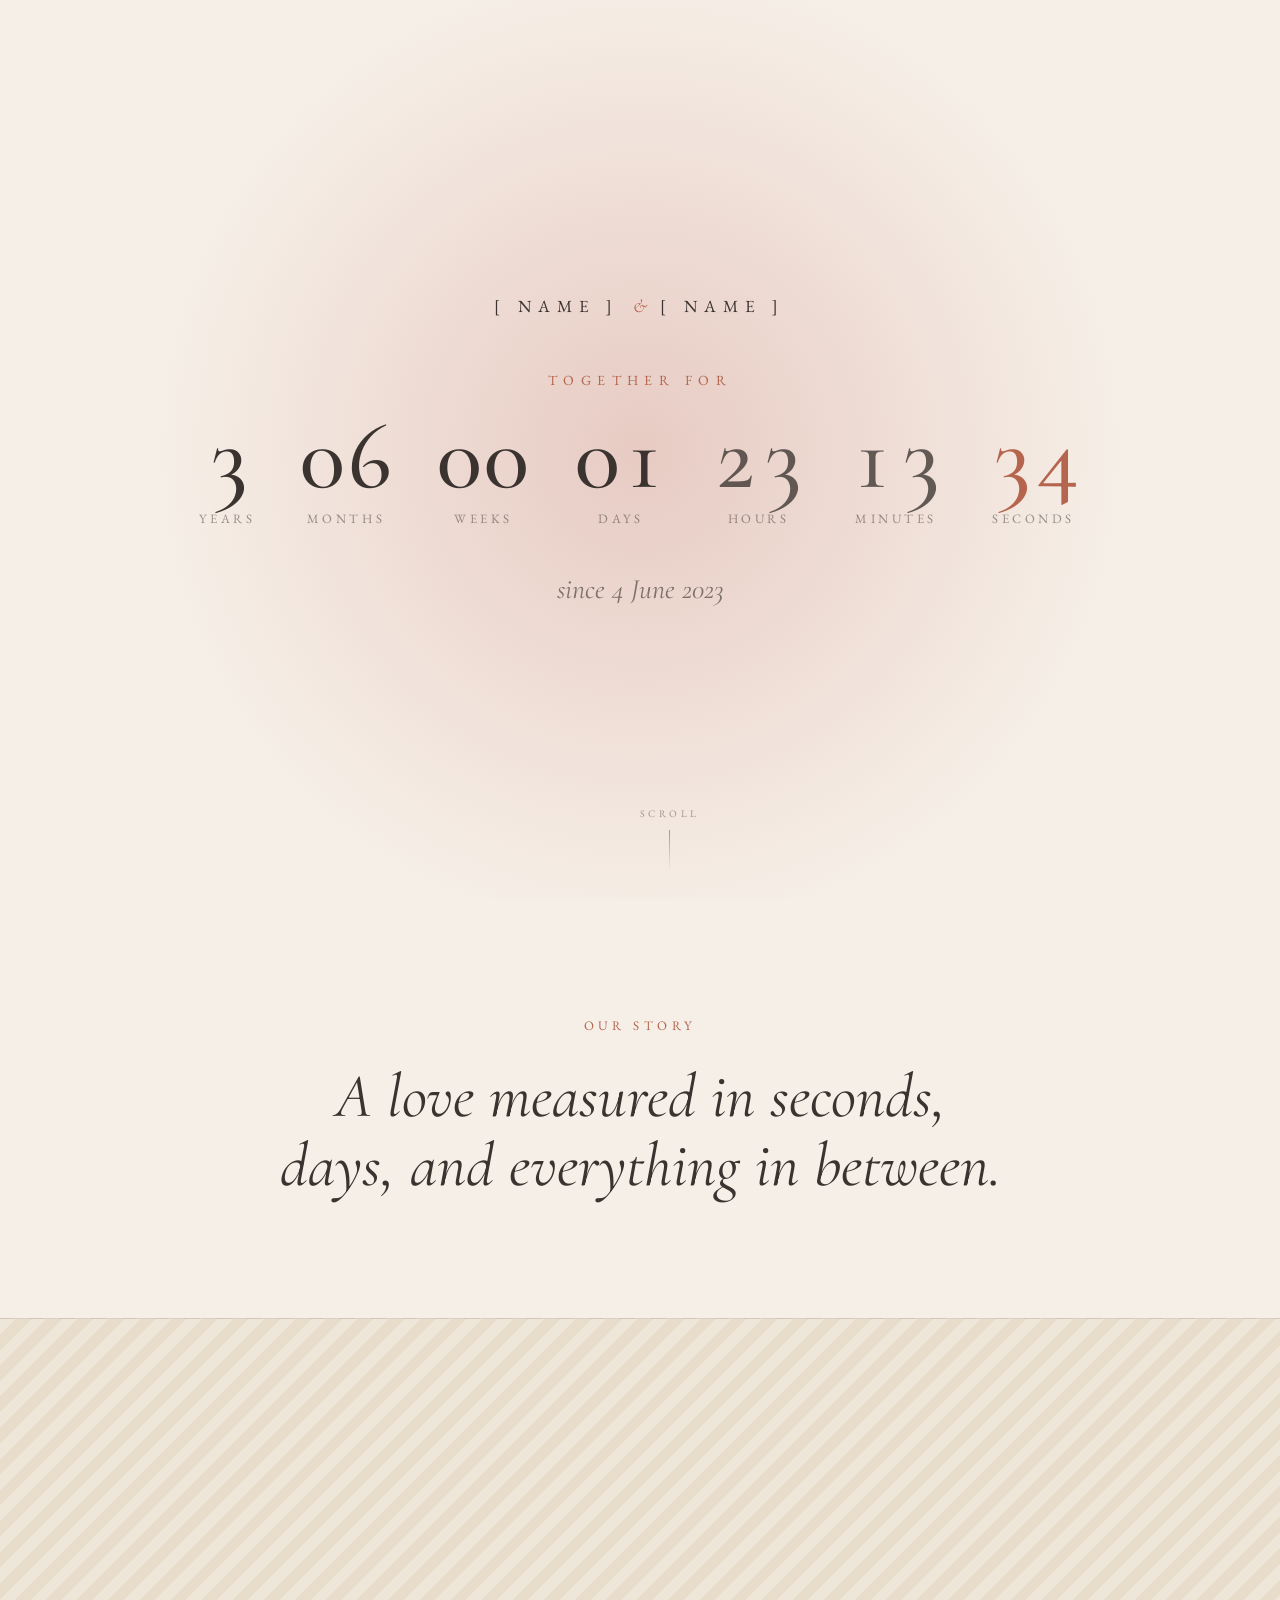
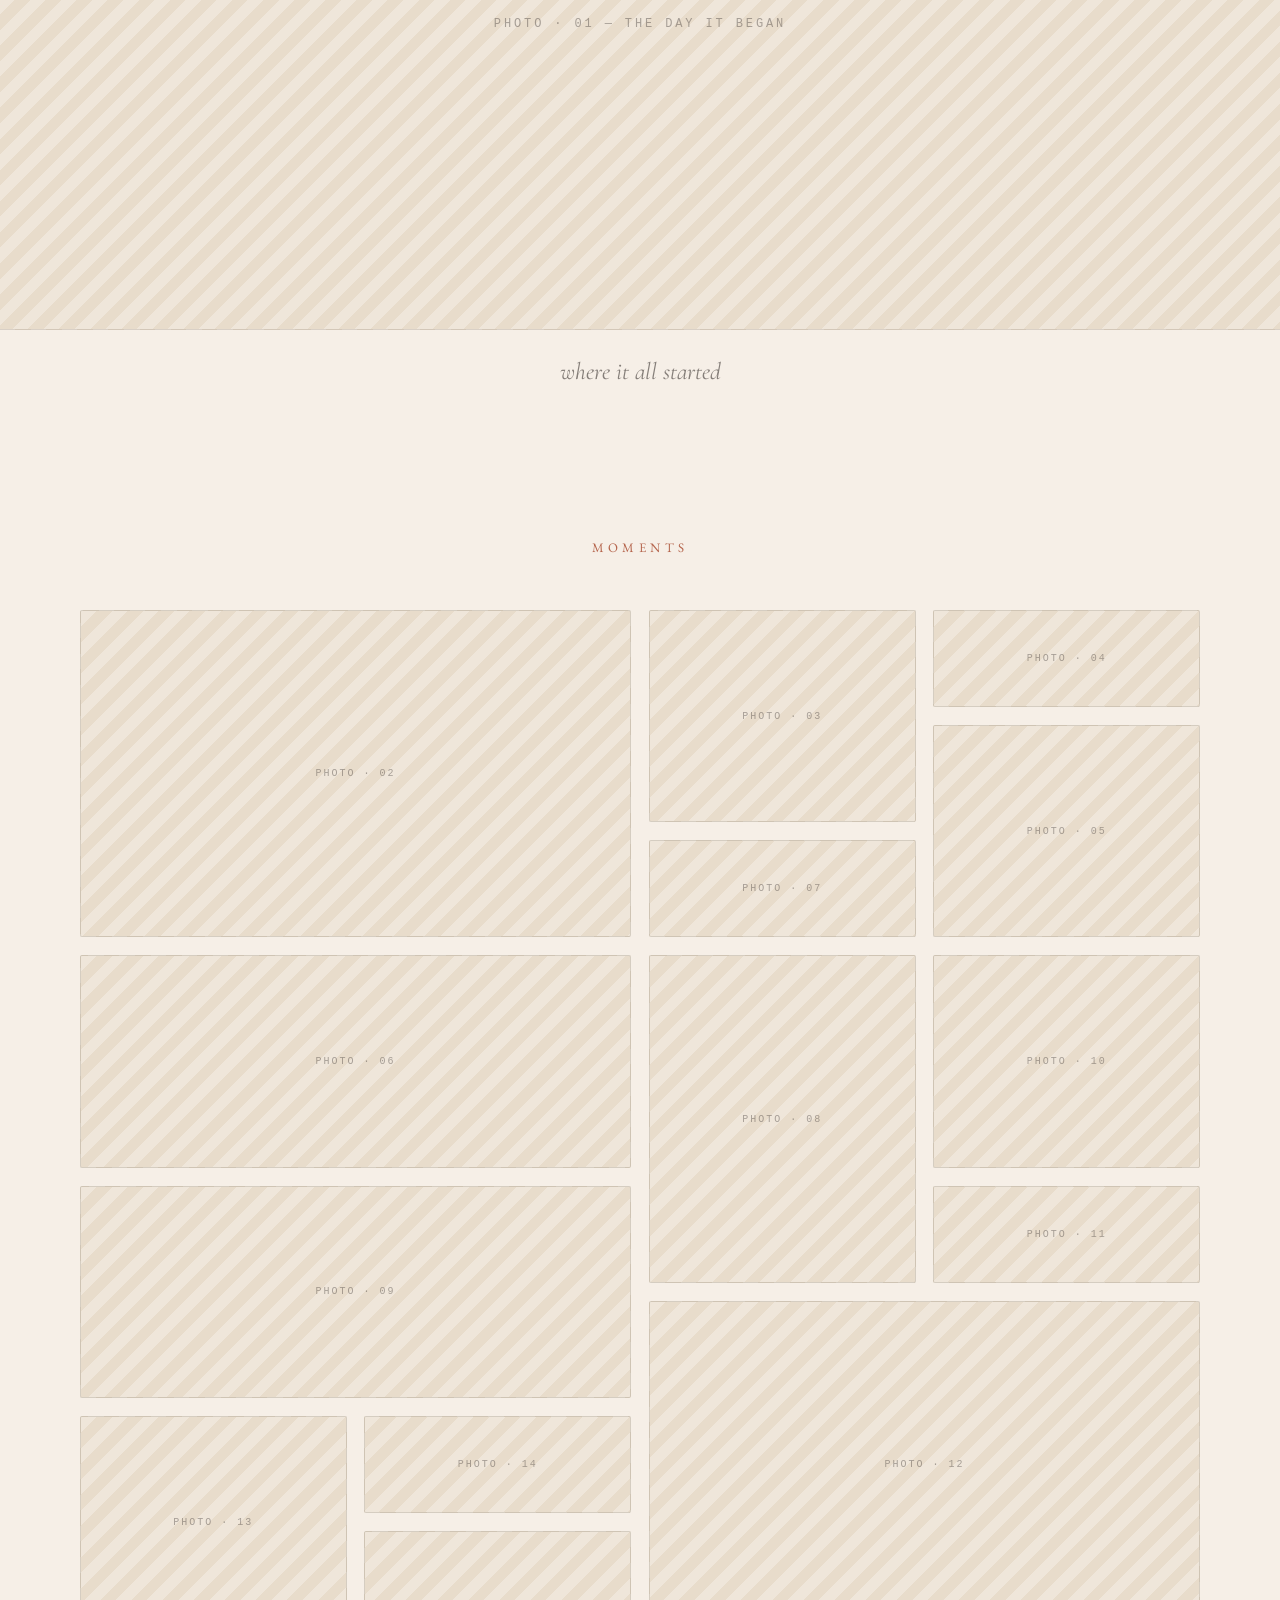
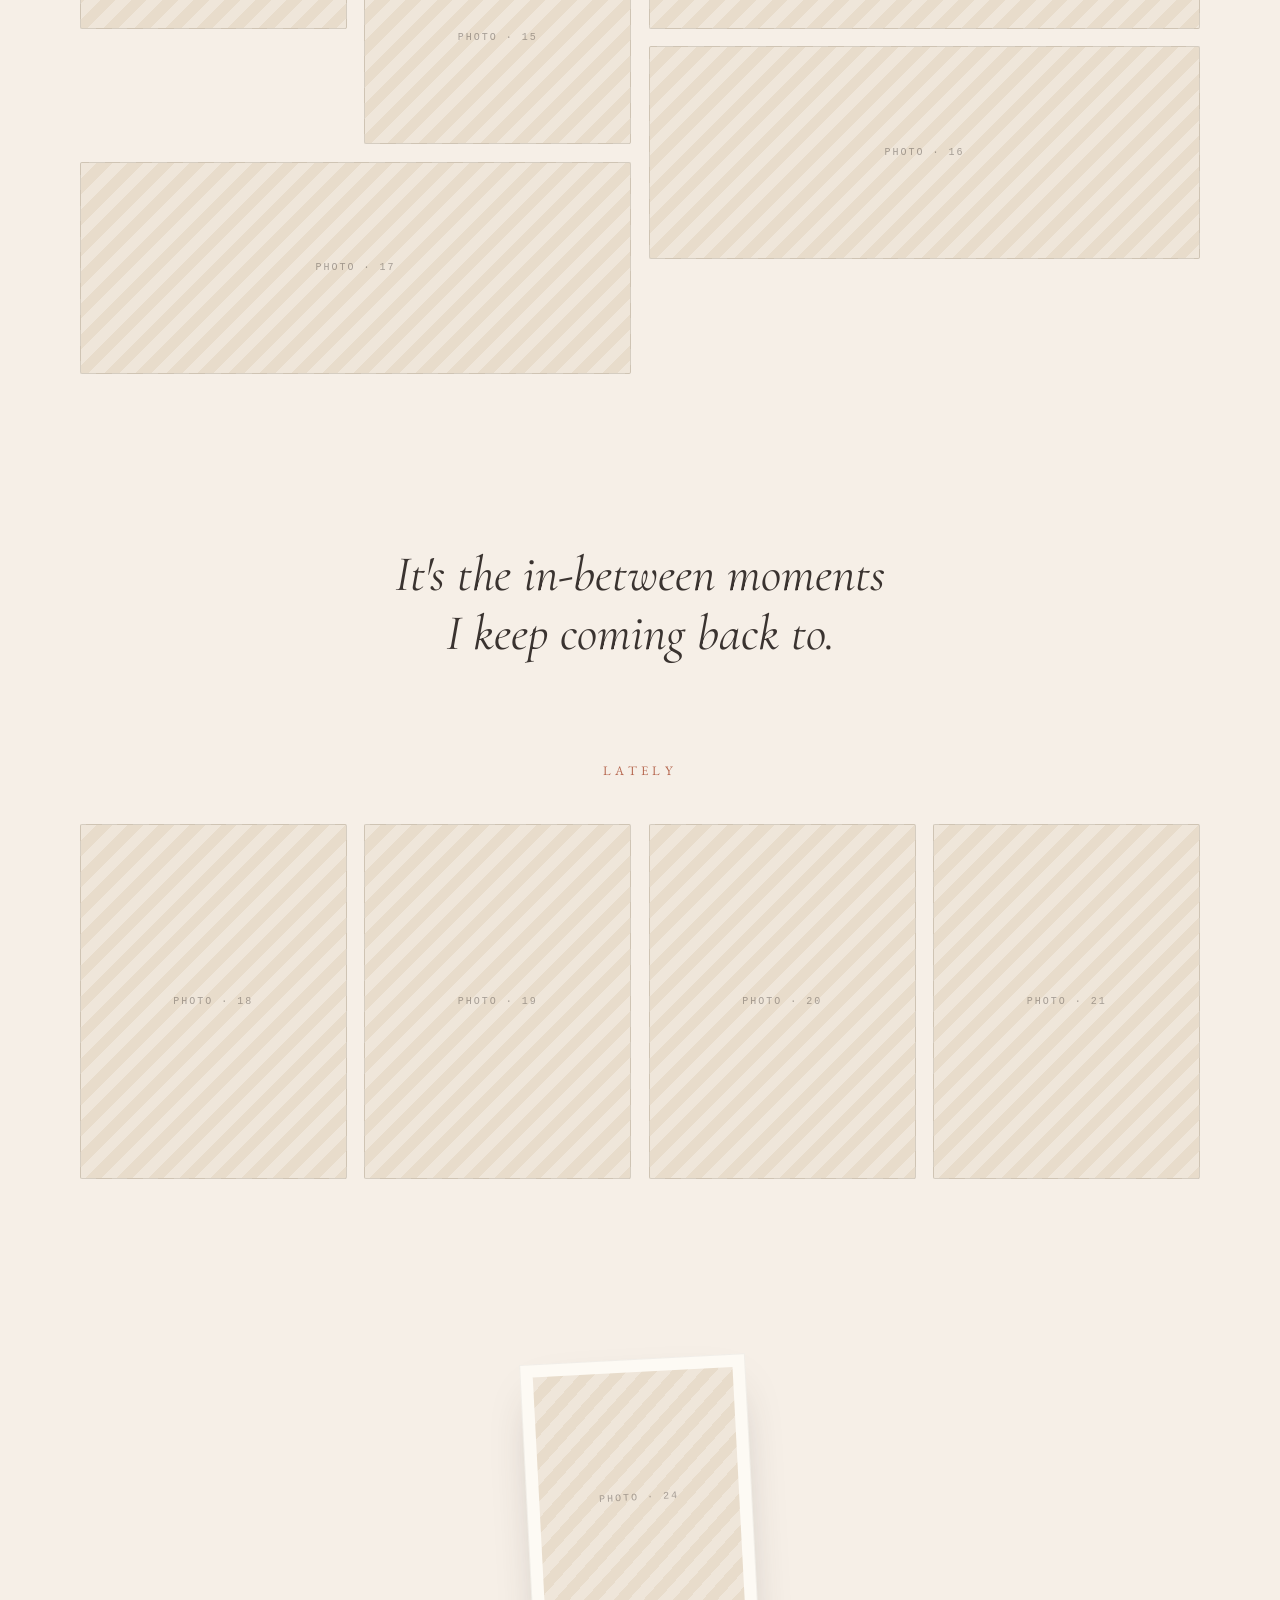
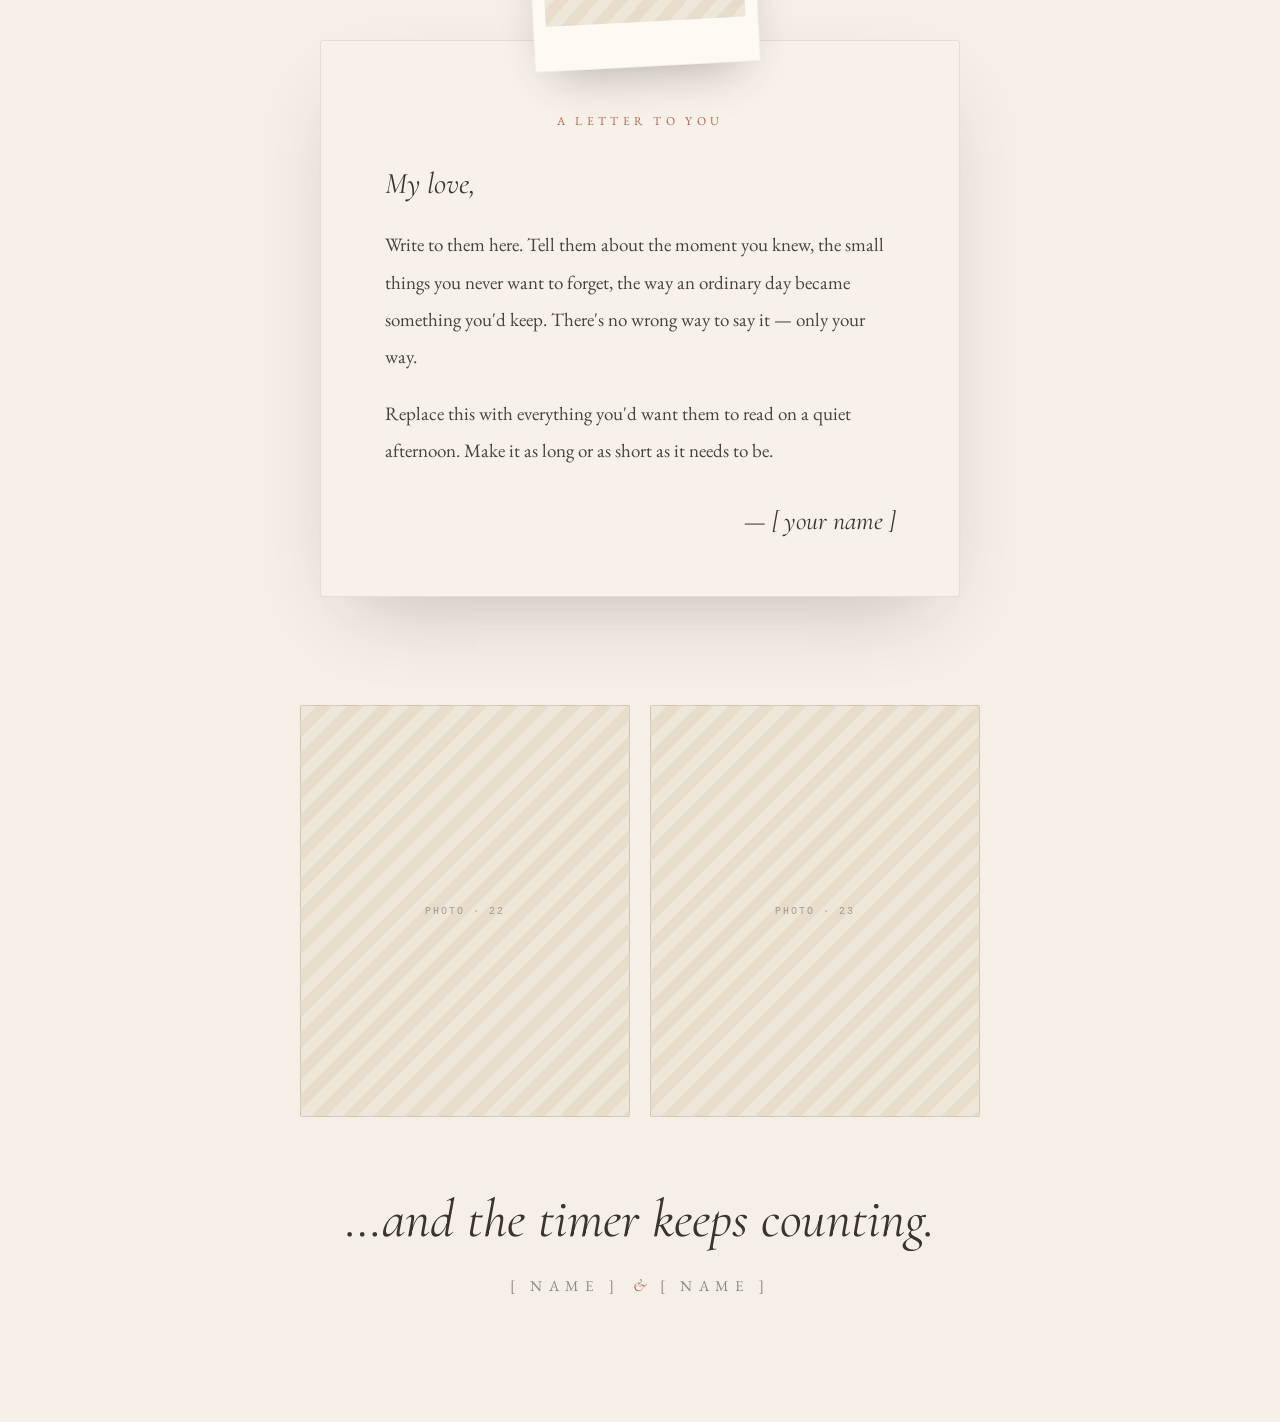
==== index.html @ f94f8d09 "removed dc runtime html" ====
<!DOCTYPE html>
<html lang="en">
<head>
<meta charset="utf-8">
<meta name="viewport" content="width=device-width, initial-scale=1">
<title>Our Time</title>
<link rel="preconnect" href="https://fonts.googleapis.com">
<link rel="preconnect" href="https://fonts.gstatic.com" crossorigin>
<link href="https://fonts.googleapis.com/css2?family=Cormorant+Garamond:ital,wght@0,400;0,500;0,600;1,400;1,500&family=EB+Garamond:ital,wght@0,400;0,500;1,400&display=swap" rel="stylesheet">
<link rel="stylesheet" href="styles.css">
</head>
<body>

  <!-- ============ HERO ============ -->
  <section class="hero">
    <div class="glow"></div>

    <div data-reveal style="position:relative;">
      <span class="sans" style="font-size:clamp(13px,1.4vw,17px);letter-spacing:.42em;text-transform:uppercase;color:var(--ink);">[ Name ]</span>
      <span class="serif" style="font-style:italic;font-size:clamp(15px,1.6vw,19px);color:var(--accent);margin:0 .55em;">&amp;</span>
      <span class="sans" style="font-size:clamp(13px,1.4vw,17px);letter-spacing:.42em;text-transform:uppercase;color:var(--ink);">[ Name ]</span>
    </div>

    <p data-reveal class="sans" style="position:relative;margin:clamp(34px,6vh,64px) 0 clamp(20px,3vh,30px);font-size:clamp(11px,1.1vw,14px);letter-spacing:.46em;text-transform:uppercase;color:var(--accent);transition-delay:.15s;">together for</p>

    <div data-reveal class="timer" style="transition-delay:.3s;">
      <div class="unit"><span class="num" id="t-years">0</span><span class="lbl">Years</span></div>
      <div class="unit"><span class="num" id="t-months">00</span><span class="lbl">Months</span></div>
      <div class="unit"><span class="num" id="t-weeks">00</span><span class="lbl">Weeks</span></div>
      <div class="unit"><span class="num" id="t-days">00</span><span class="lbl">Days</span></div>
      <div class="unit"><span class="num dim" id="t-hours">00</span><span class="lbl">Hours</span></div>
      <div class="unit"><span class="num dim" id="t-mins">00</span><span class="lbl">Minutes</span></div>
      <div class="unit"><span class="num accent" id="t-secs">00</span><span class="lbl">Seconds</span></div>
    </div>

    <p data-reveal id="since" class="serif" style="position:relative;margin:clamp(30px,5vh,52px) 0 0;font-style:italic;font-size:clamp(18px,2.2vw,28px);color:rgba(58,51,48,.62);transition-delay:.5s;">since 4 June 2023</p>

    <div class="scrollcue" data-reveal style="transition-delay:1s;">
      <span class="sans" style="font-size:10px;letter-spacing:.34em;text-transform:uppercase;color:rgba(58,51,48,.45);">scroll</span>
      <span class="line"></span>
    </div>
  </section>

  <!-- ============ INTRO STATEMENT ============ -->
  <section style="padding:clamp(80px,13vh,170px) 24px;">
    <div data-reveal style="max-width:920px;margin:0 auto;text-align:center;">
      <p class="eyebrow" style="margin:0 0 28px;">our story</p>
      <p class="serif" style="font-style:italic;font-weight:400;font-size:clamp(30px,5vw,62px);line-height:1.12;margin:0;color:var(--ink);text-wrap:balance;">A love measured in seconds, days, and everything in between.</p>
    </div>
  </section>

  <!-- ============ FEATURE FULL-BLEED ============ -->
  <section style="padding:0 0 clamp(60px,9vh,110px);">
    <div data-reveal class="photo" style="width:100%;height:clamp(360px,68vh,700px);border-radius:0;border-left:0;border-right:0;border-top:1px solid rgba(58,51,48,.12);border-bottom:1px solid rgba(58,51,48,.12);">
      <span class="tag" style="font-size:12px;letter-spacing:.24em;">photo &middot; 01 — the day it began</span>
    </div>
    <p data-reveal class="serif" style="text-align:center;margin:clamp(22px,3vh,34px) auto 0;font-style:italic;font-size:clamp(17px,2vw,24px);color:rgba(58,51,48,.6);">where it all started</p>
  </section>

  <!-- ============ MAIN GALLERY ============ -->
  <section style="padding:clamp(50px,8vh,100px) 24px;">
    <p data-reveal class="eyebrow" style="text-align:center;margin:0 0 clamp(40px,6vh,70px);">moments</p>
    <div style="display:grid;grid-template-columns:repeat(4,1fr);grid-auto-rows:clamp(60px,7.6vw,100px);gap:clamp(10px,1.4vw,18px);grid-auto-flow:dense;max-width:1120px;margin:0 auto;">
      <div data-reveal class="photo" style="grid-column:span 2;grid-row:span 3;"><span class="tag">photo &middot; 02</span></div>
      <div data-reveal class="photo" style="grid-column:span 1;grid-row:span 2;"><span class="tag">photo &middot; 03</span></div>
      <div data-reveal class="photo" style="grid-column:span 1;grid-row:span 1;"><span class="tag">photo &middot; 04</span></div>
      <div data-reveal class="photo" style="grid-column:span 1;grid-row:span 2;"><span class="tag">photo &middot; 05</span></div>
      <div data-reveal class="photo" style="grid-column:span 2;grid-row:span 2;"><span class="tag">photo &middot; 06</span></div>
      <div data-reveal class="photo" style="grid-column:span 1;grid-row:span 1;"><span class="tag">photo &middot; 07</span></div>
      <div data-reveal class="photo" style="grid-column:span 1;grid-row:span 3;"><span class="tag">photo &middot; 08</span></div>
      <div data-reveal class="photo" style="grid-column:span 2;grid-row:span 2;"><span class="tag">photo &middot; 09</span></div>
      <div data-reveal class="photo" style="grid-column:span 1;grid-row:span 2;"><span class="tag">photo &middot; 10</span></div>
      <div data-reveal class="photo" style="grid-column:span 1;grid-row:span 1;"><span class="tag">photo &middot; 11</span></div>
      <div data-reveal class="photo" style="grid-column:span 2;grid-row:span 3;"><span class="tag">photo &middot; 12</span></div>
      <div data-reveal class="photo" style="grid-column:span 1;grid-row:span 2;"><span class="tag">photo &middot; 13</span></div>
      <div data-reveal class="photo" style="grid-column:span 1;grid-row:span 1;"><span class="tag">photo &middot; 14</span></div>
      <div data-reveal class="photo" style="grid-column:span 1;grid-row:span 2;"><span class="tag">photo &middot; 15</span></div>
      <div data-reveal class="photo" style="grid-column:span 2;grid-row:span 2;"><span class="tag">photo &middot; 16</span></div>
      <div data-reveal class="photo" style="grid-column:span 2;grid-row:span 2;"><span class="tag">photo &middot; 17</span></div>
    </div>
  </section>

  <!-- ============ INTERLUDE ============ -->
  <section style="padding:clamp(60px,11vh,150px) 24px;">
    <p data-reveal class="serif" style="max-width:760px;margin:0 auto;text-align:center;font-style:italic;font-weight:400;font-size:clamp(26px,4vw,50px);line-height:1.18;color:var(--ink);text-wrap:balance;">It's the in-between moments I keep coming back to.</p>
  </section>

  <!-- ============ SECOND ROW GALLERY ============ -->
  <section style="padding:0 24px clamp(50px,8vh,100px);">
    <p data-reveal class="eyebrow" style="text-align:center;margin:0 0 clamp(34px,5vh,56px);">lately</p>
    <div style="display:grid;grid-template-columns:repeat(4,1fr);gap:clamp(10px,1.4vw,18px);max-width:1120px;margin:0 auto;">
      <div data-reveal class="photo" style="aspect-ratio:3/4;"><span class="tag">photo &middot; 18</span></div>
      <div data-reveal class="photo" style="aspect-ratio:3/4;transition-delay:.08s;"><span class="tag">photo &middot; 19</span></div>
      <div data-reveal class="photo" style="aspect-ratio:3/4;transition-delay:.16s;"><span class="tag">photo &middot; 20</span></div>
      <div data-reveal class="photo" style="aspect-ratio:3/4;transition-delay:.24s;"><span class="tag">photo &middot; 21</span></div>
    </div>
  </section>

  <!-- ============ LETTER ============ -->
  <section style="padding:clamp(70px,12vh,160px) 24px;">
    <div data-reveal style="display:flex;justify-content:center;margin-bottom:clamp(-28px,-3vh,-22px);position:relative;z-index:2;">
      <div style="background:#fdfaf4;padding:12px 12px 44px;box-shadow:0 22px 50px -22px rgba(58,51,48,.4);transform:rotate(-3deg);border:1px solid rgba(58,51,48,.06);">
        <div class="photo" style="width:clamp(150px,20vw,200px);aspect-ratio:4/5;border:0;border-radius:0;"><span class="tag">photo &middot; 24</span></div>
      </div>
    </div>
    <div data-reveal style="max-width:640px;margin:0 auto;background:#f7f1e9;border:1px solid rgba(58,51,48,.1);border-radius:3px;padding:clamp(40px,6vw,72px) clamp(30px,5vw,64px) clamp(36px,5vw,60px);box-shadow:0 34px 80px -34px rgba(58,51,48,.3);transition-delay:.12s;">
      <p class="eyebrow" style="text-align:center;font-size:12px;letter-spacing:.36em;margin:0 0 clamp(28px,4vh,40px);">a letter to you</p>
      <p class="serif" style="font-style:italic;font-size:clamp(22px,2.6vw,30px);color:var(--ink);margin:0 0 24px;">My love,</p>
      <p class="sans" style="font-size:clamp(16px,1.5vw,19px);line-height:1.95;color:#4a423d;margin:0 0 20px;">Write to them here. Tell them about the moment you knew, the small things you never want to forget, the way an ordinary day became something you'd keep. There's no wrong way to say it — only your way.</p>
      <p class="sans" style="font-size:clamp(16px,1.5vw,19px);line-height:1.95;color:#4a423d;margin:0 0 36px;">Replace this with everything you'd want them to read on a quiet afternoon. Make it as long or as short as it needs to be.</p>
      <p class="serif" style="text-align:right;font-style:italic;font-size:clamp(19px,2.2vw,26px);color:var(--ink);margin:0;">— [ your name ]</p>
    </div>
  </section>

  <!-- ============ CLOSING ============ -->
  <section style="padding:0 24px clamp(90px,14vh,180px);text-align:center;">
    <div style="display:grid;grid-template-columns:1fr 1fr;gap:clamp(12px,1.6vw,20px);max-width:680px;margin:0 auto clamp(50px,8vh,90px);">
      <div data-reveal class="photo" style="aspect-ratio:4/5;"><span class="tag">photo &middot; 22</span></div>
      <div data-reveal class="photo" style="aspect-ratio:4/5;transition-delay:.12s;"><span class="tag">photo &middot; 23</span></div>
    </div>
    <div data-reveal>
      <p class="serif" style="font-style:italic;font-size:clamp(28px,4.2vw,54px);line-height:1.1;color:var(--ink);margin:0 0 26px;">…and the timer keeps counting.</p>
      <span class="sans" style="font-size:clamp(12px,1.3vw,15px);letter-spacing:.42em;text-transform:uppercase;color:rgba(58,51,48,.55);">[ Name ]</span>
      <span class="serif" style="font-style:italic;font-size:clamp(14px,1.5vw,18px);color:var(--accent);margin:0 .55em;">&amp;</span>
      <span class="sans" style="font-size:clamp(12px,1.3vw,15px);letter-spacing:.42em;text-transform:uppercase;color:rgba(58,51,48,.55);">[ Name ]</span>
    </div>
  </section>

<script src="script.js"></script>
</body>
</html>
---- styles.css ----
/* ================================================================
   EASY TWEAKS — change these and the whole site updates.
   ================================================================ */
:root{
  --accent:   #b5654d;   /* the warm terracotta accent colour   */
  --bg:       #f6efe7;   /* page background (warm cream)         */
  --ink:      #3a3330;   /* main text colour                     */
  --glow:     216,167,160; /* blush glow behind the timer (R,G,B) */
}

*{box-sizing:border-box;}
html,body{margin:0;padding:0;}
body{
  background:var(--bg);
  color:var(--ink);
  font-family:'EB Garamond',Georgia,serif;
  overflow-x:hidden;
}

/* ---- typography helpers ---- */
.serif{font-family:'Cormorant Garamond',serif;}
.sans{font-family:'EB Garamond',serif;}
.eyebrow{font-size:13px;letter-spacing:.34em;text-transform:uppercase;color:var(--accent);}

/* ---- timer ---- */
.timer{
  position:relative;display:flex;flex-wrap:wrap;align-items:flex-start;
  justify-content:center;gap:clamp(14px,3.4vw,52px);max-width:1180px;
}
.unit{display:flex;flex-direction:column;align-items:center;}
.unit .num{
  font-family:'Cormorant Garamond',serif;font-weight:500;
  font-size:clamp(44px,7.4vw,96px);line-height:.86;color:var(--ink);
  font-variant-numeric:tabular-nums;
}
.unit .num.dim{color:rgba(58,51,48,.78);}
.unit .num.accent{color:var(--accent);}
.unit .lbl{
  font-size:clamp(10px,1vw,13px);letter-spacing:.28em;text-transform:uppercase;
  color:rgba(58,51,48,.5);margin-top:12px;
}

/* ---- photo placeholders ---- */
.photo{
  position:relative;border:1px solid rgba(58,51,48,.14);border-radius:2px;
  background:repeating-linear-gradient(135deg,#efe6da 0,#efe6da 11px,#e8dccb 11px,#e8dccb 22px);
  display:flex;align-items:center;justify-content:center;
}
.photo .tag{
  font-family:ui-monospace,Menlo,Consolas,monospace;font-size:10px;
  letter-spacing:.2em;color:rgba(58,51,48,.4);text-transform:uppercase;
}

/* ---- scroll reveal ---- */
[data-reveal]{
  opacity:0;transform:translateY(28px);
  transition:opacity 1.1s cubic-bezier(.22,.61,.36,1), transform 1.1s cubic-bezier(.22,.61,.36,1);
}
[data-reveal].shown{opacity:1;transform:none;}
[data-reveal].instant{transition:none !important;opacity:1 !important;transform:none !important;}

/* ---- ambient animations ---- */
@keyframes ot-breathe{0%,100%{opacity:.45;transform:translate(-50%,-50%) scale(1)}50%{opacity:.8;transform:translate(-50%,-50%) scale(1.04)}}
@keyframes ot-cue{0%,100%{transform:translateY(0);opacity:.35}50%{transform:translateY(7px);opacity:.85}}
@media (prefers-reduced-motion: reduce){
  *{animation:none !important;}
  [data-reveal]{transition:none;}
}

/* ---- sections ---- */
.hero{
  position:relative;min-height:100svh;display:flex;flex-direction:column;
  align-items:center;justify-content:center;padding:64px 24px;text-align:center;overflow:hidden;
}
.hero .glow{
  position:absolute;top:50%;left:50%;width:120vw;height:120vw;
  max-width:1100px;max-height:1100px;transform:translate(-50%,-50%);
  background:radial-gradient(circle,rgba(var(--glow),.5) 0%,rgba(var(--glow),0) 62%);
  animation:ot-breathe 9s ease-in-out infinite;pointer-events:none;
}
.scrollcue{
  position:absolute;bottom:30px;left:50%;transform:translateX(-50%);
  display:flex;flex-direction:column;align-items:center;gap:10px;
}
.scrollcue .line{
  width:1px;height:40px;
  background:linear-gradient(rgba(58,51,48,.45),rgba(58,51,48,0));
  animation:ot-cue 2.4s ease-in-out infinite;
}
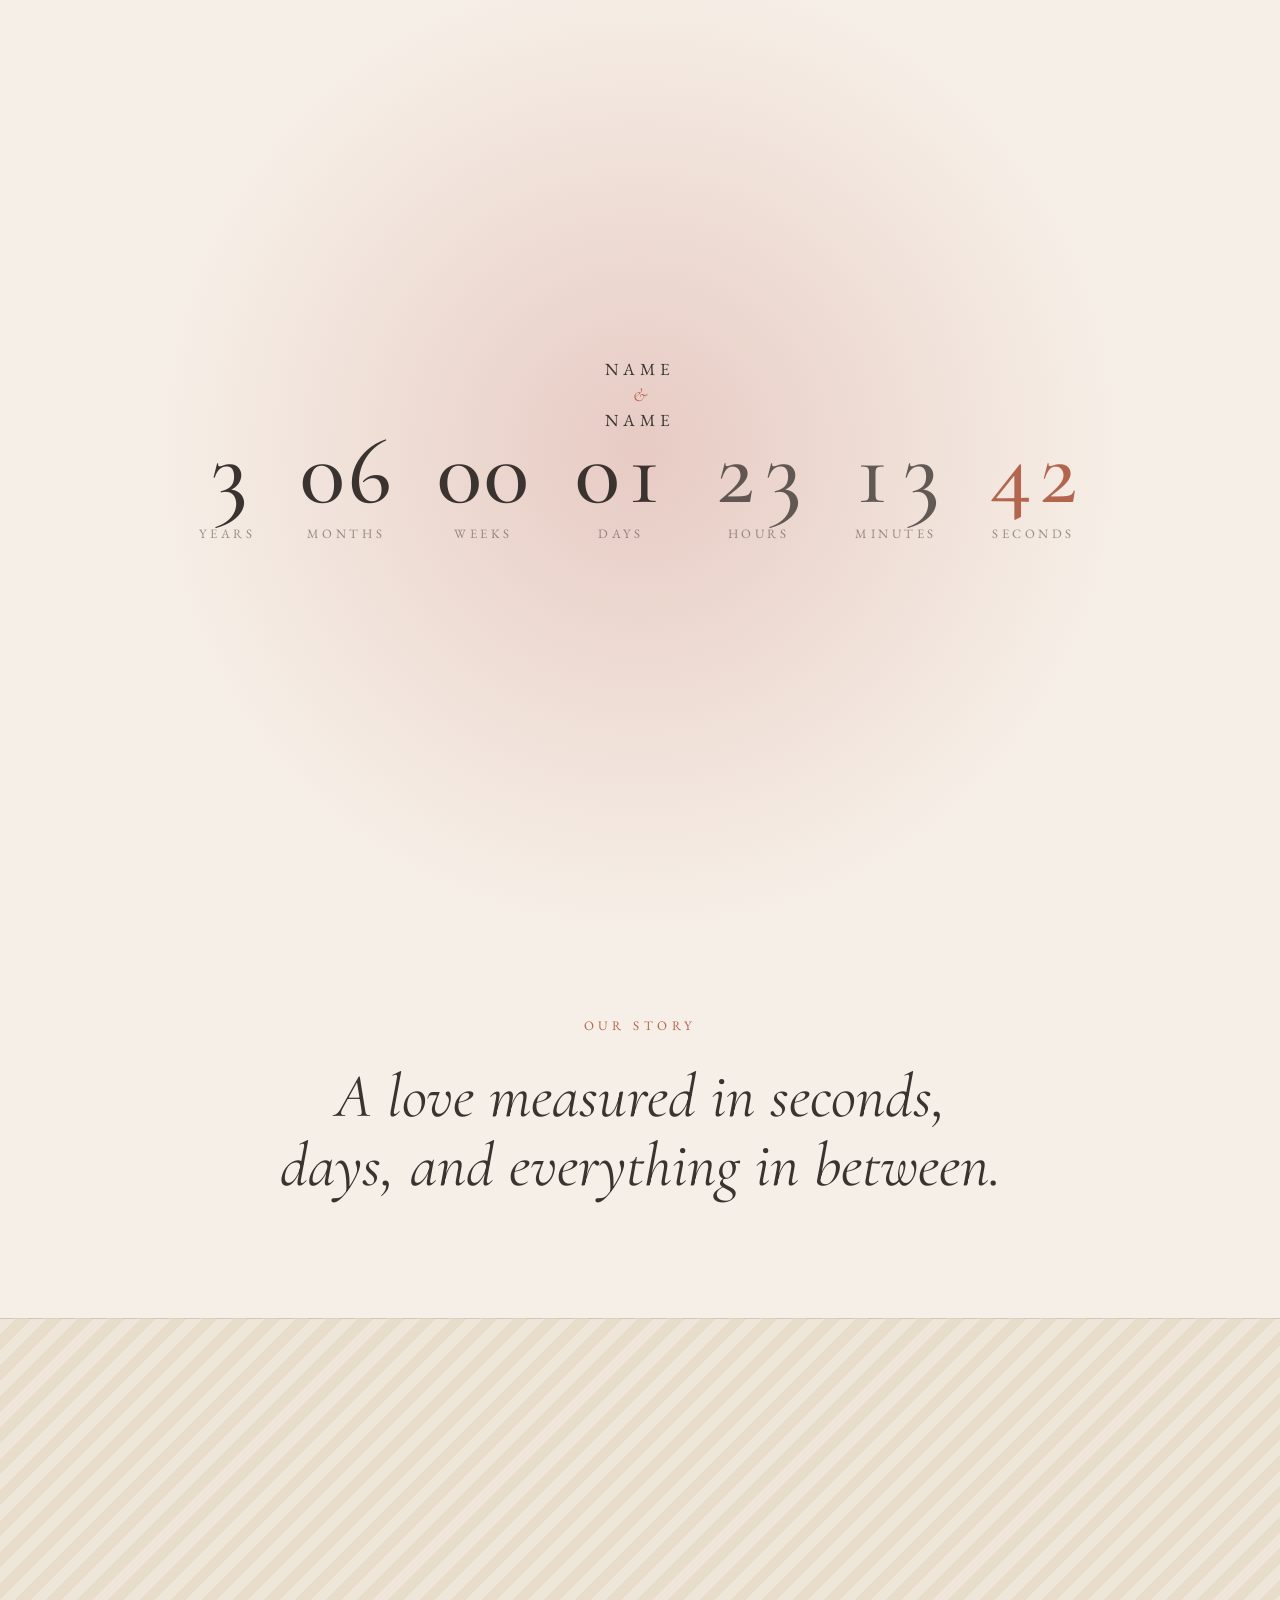
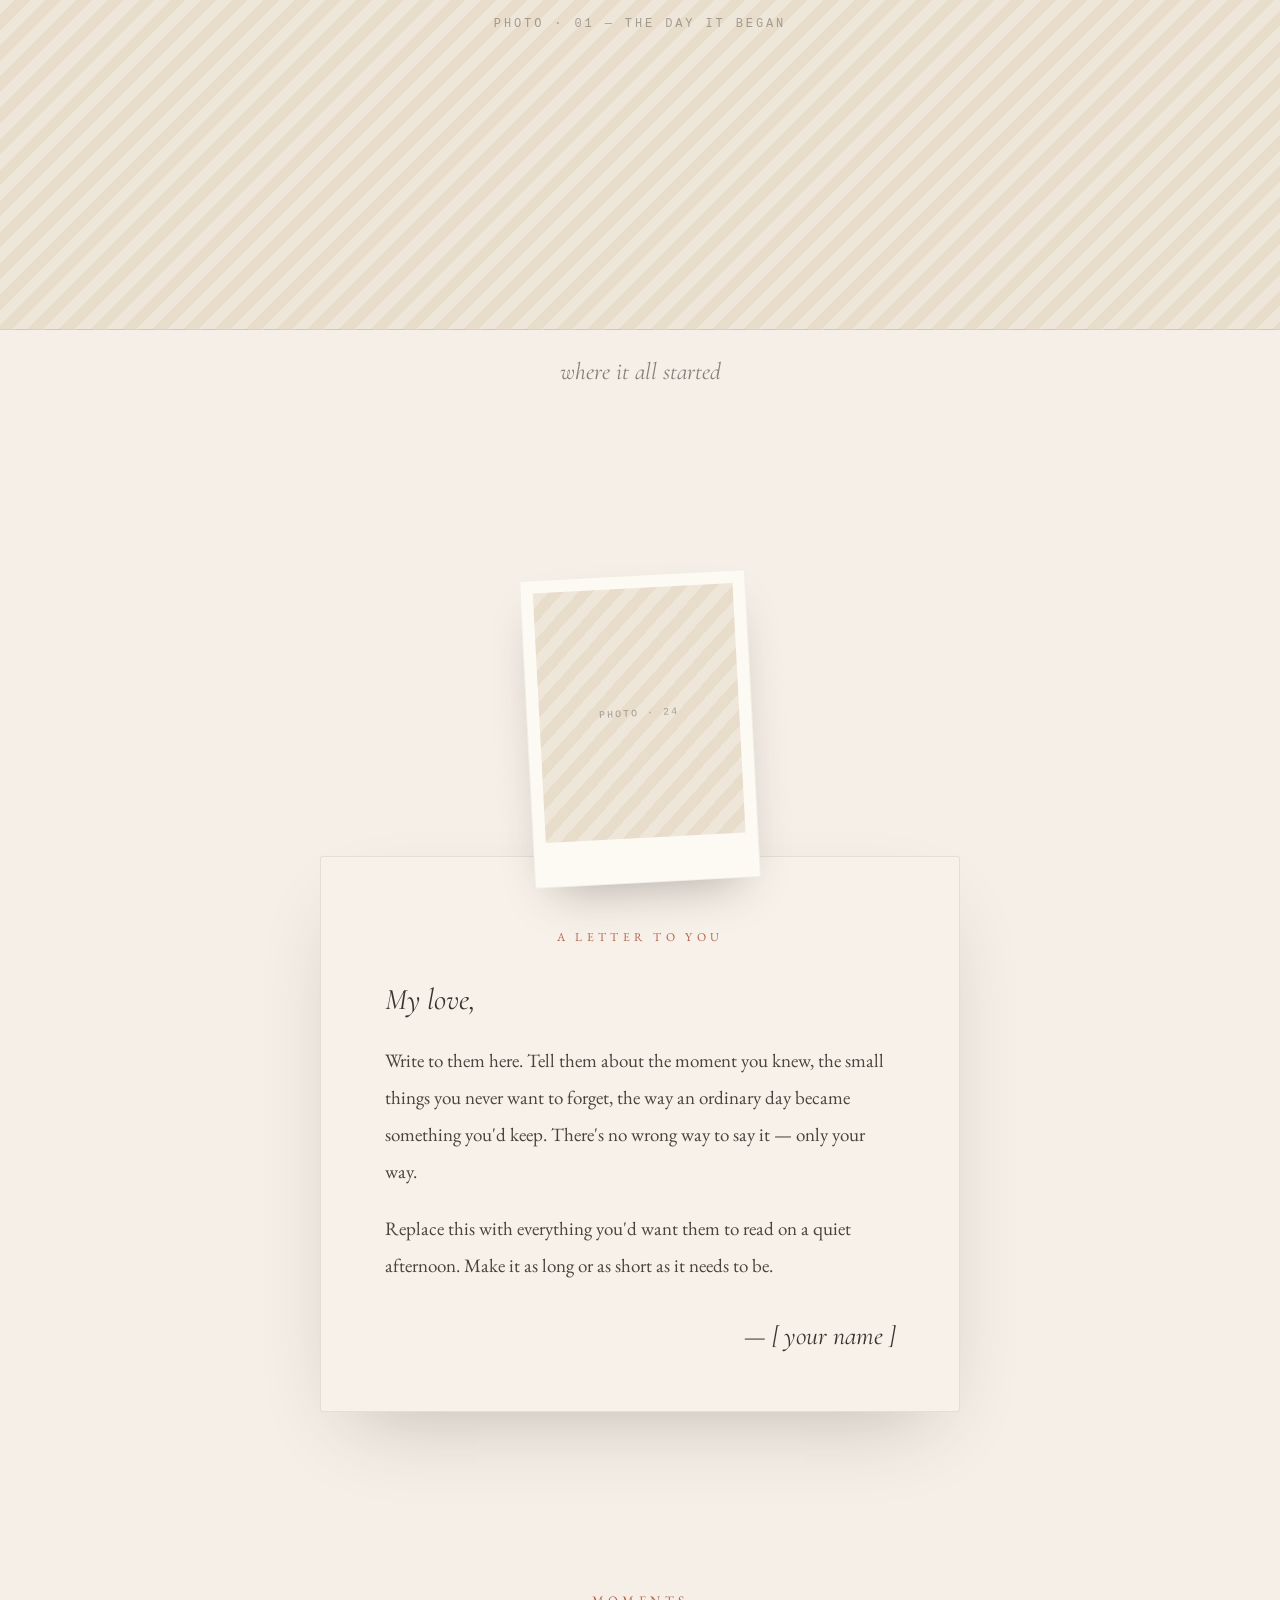
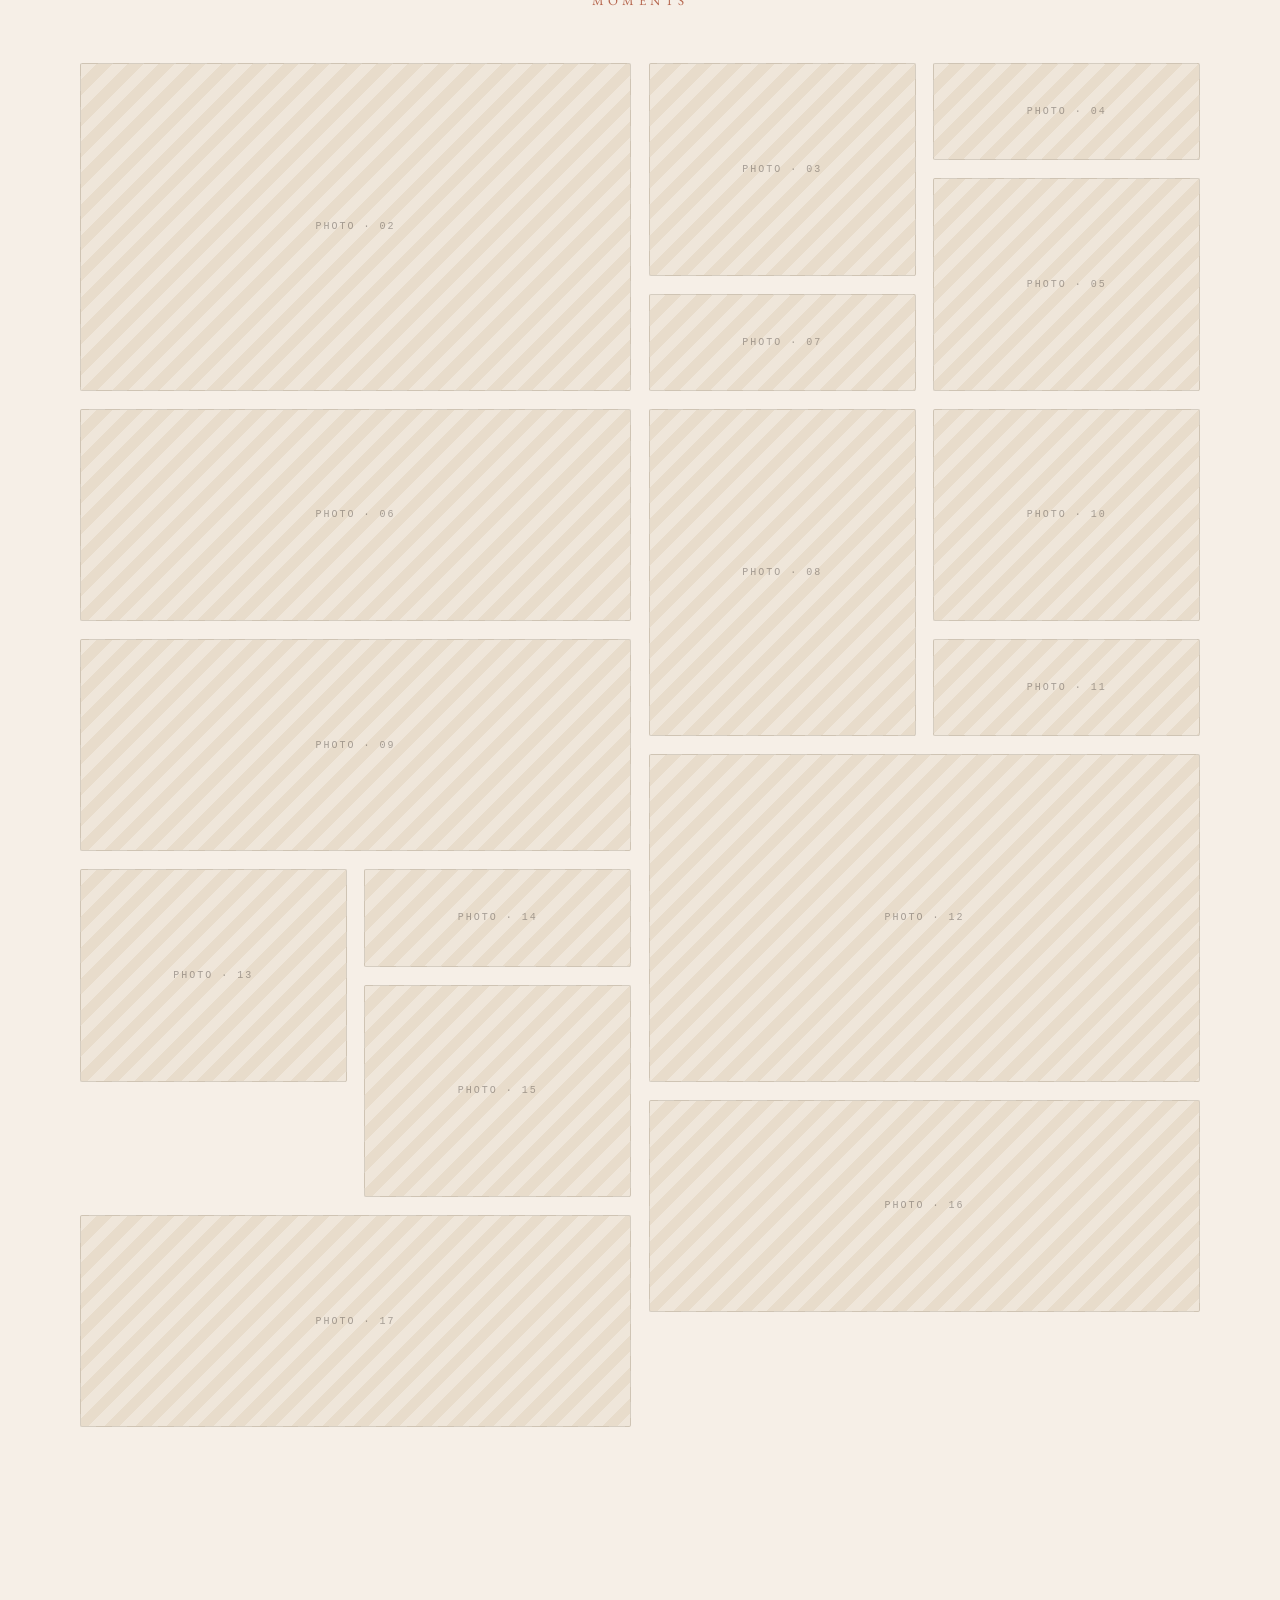
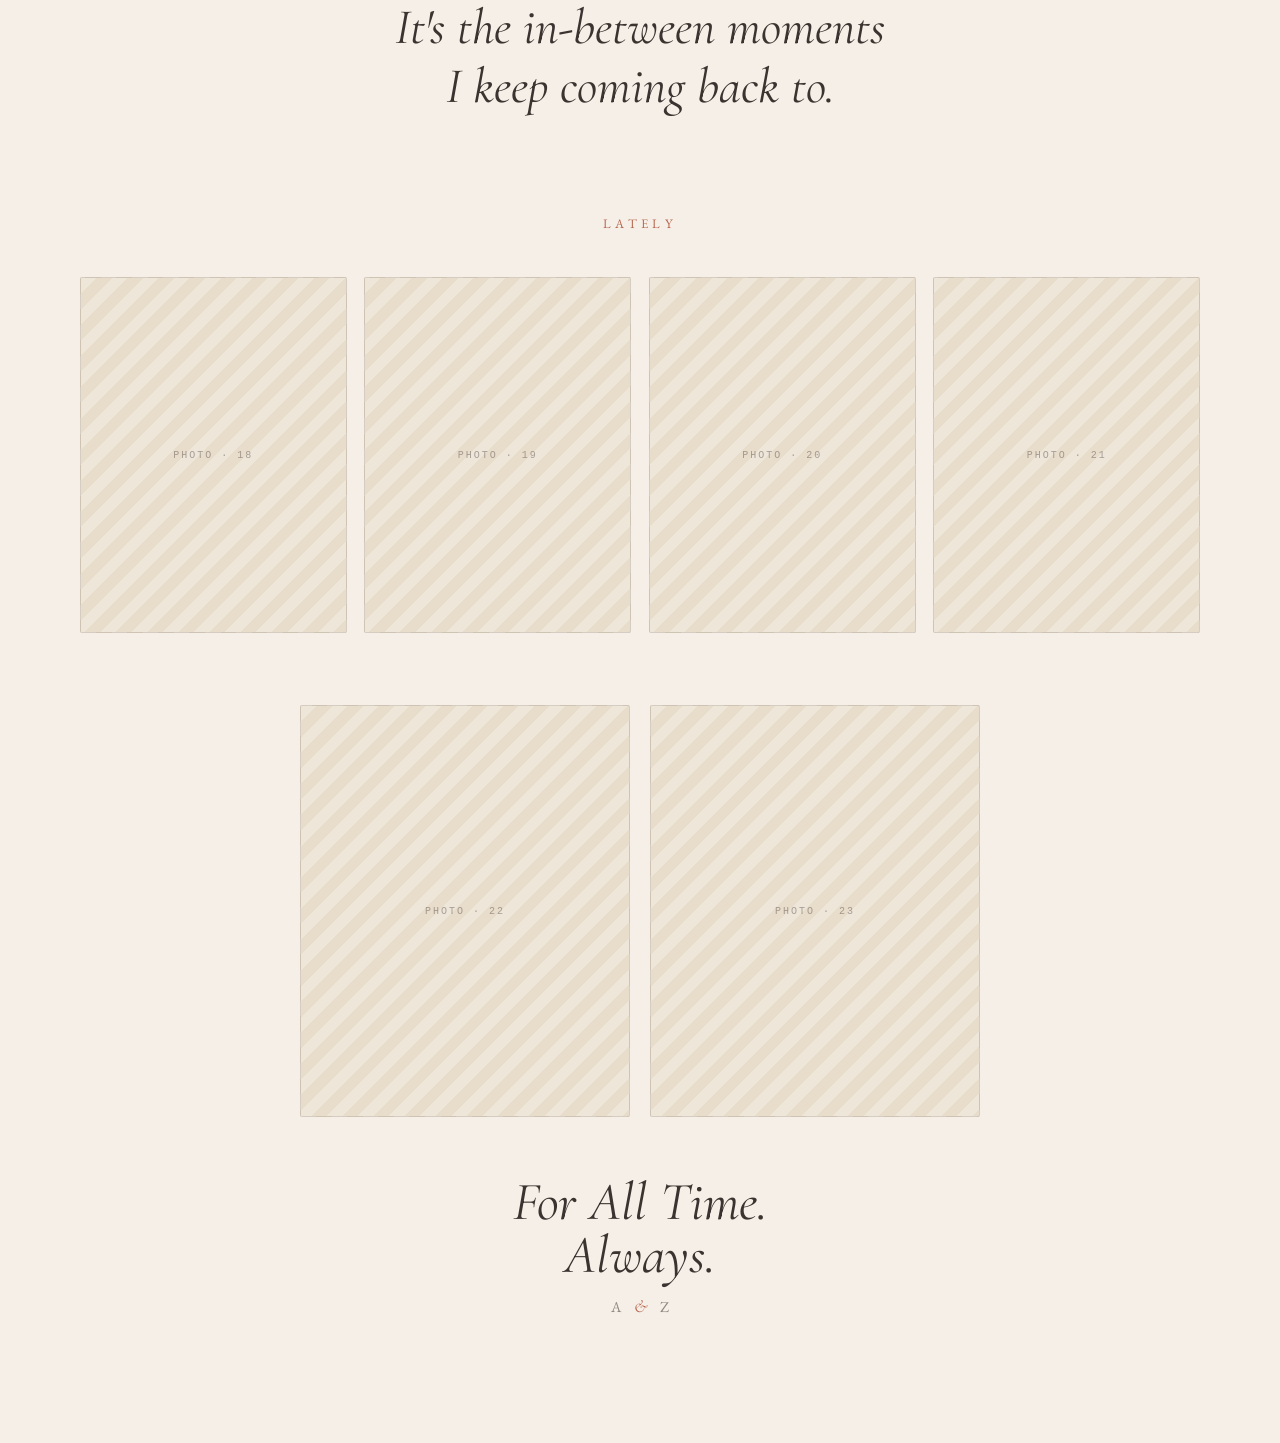
==== commit 7c3a1cc2: "moved letter, changed name formatting" ====
--- a/index.html
+++ b/index.html
@@ -1,13 +1,14 @@
 <!DOCTYPE html>
 <html lang="en">
 <head>
-<meta charset="utf-8">
-<meta name="viewport" content="width=device-width, initial-scale=1">
-<title>Our Time</title>
-<link rel="preconnect" href="https://fonts.googleapis.com">
-<link rel="preconnect" href="https://fonts.gstatic.com" crossorigin>
-<link href="https://fonts.googleapis.com/css2?family=Cormorant+Garamond:ital,wght@0,400;0,500;0,600;1,400;1,500&family=EB+Garamond:ital,wght@0,400;0,500;1,400&display=swap" rel="stylesheet">
-<link rel="stylesheet" href="styles.css">
+  <meta charset="utf-8">
+  <meta name="viewport" content="width=device-width, initial-scale=1">
+  <title>Our Time</title>
+  <link rel="preconnect" href="https://fonts.googleapis.com">
+  <link rel="preconnect" href="https://fonts.gstatic.com" crossorigin>
+  <link href="https://fonts.googleapis.com/css2?family=Cormorant+Garamond:ital,wght@0,400;0,500;0,600;1,400;1,500&family=EB+Garamond:ital,wght@0,400;0,500;1,400&display=swap" rel="stylesheet">
+  <link rel="stylesheet" href="styles.css">
+  <script async src="script.js"></script>
 </head>
 <body>
 
@@ -15,13 +16,12 @@
   <section class="hero">
     <div class="glow"></div>
 
-    <div data-reveal style="position:relative;">
-      <span class="sans" style="font-size:clamp(13px,1.4vw,17px);letter-spacing:.42em;text-transform:uppercase;color:var(--ink);">[ Name ]</span>
+    <!-- Top Name & Name-->
+    <div data-reveal style="position:relative; display:flex; flex-direction:column; align-items:center; gap:0.2em;">
+      <span class="sans" style="font-size:clamp(13px,1.4vw,17px);letter-spacing:.30em;text-transform:uppercase;color:var(--ink);"> Name </span>
       <span class="serif" style="font-style:italic;font-size:clamp(15px,1.6vw,19px);color:var(--accent);margin:0 .55em;">&amp;</span>
-      <span class="sans" style="font-size:clamp(13px,1.4vw,17px);letter-spacing:.42em;text-transform:uppercase;color:var(--ink);">[ Name ]</span>
+      <span class="sans" style="font-size:clamp(13px,1.4vw,17px);letter-spacing:.30em;text-transform:uppercase;color:var(--ink);"> Name </span>
     </div>
-
-    <p data-reveal class="sans" style="position:relative;margin:clamp(34px,6vh,64px) 0 clamp(20px,3vh,30px);font-size:clamp(11px,1.1vw,14px);letter-spacing:.46em;text-transform:uppercase;color:var(--accent);transition-delay:.15s;">together for</p>
 
     <div data-reveal class="timer" style="transition-delay:.3s;">
       <div class="unit"><span class="num" id="t-years">0</span><span class="lbl">Years</span></div>
@@ -33,12 +33,8 @@
       <div class="unit"><span class="num accent" id="t-secs">00</span><span class="lbl">Seconds</span></div>
     </div>
 
-    <p data-reveal id="since" class="serif" style="position:relative;margin:clamp(30px,5vh,52px) 0 0;font-style:italic;font-size:clamp(18px,2.2vw,28px);color:rgba(58,51,48,.62);transition-delay:.5s;">since 4 June 2023</p>
+    <!-- <p data-reveal id="since" class="serif" style="position:relative;margin:clamp(30px,5vh,52px) 0 0;font-style:italic;font-size:clamp(18px,2.2vw,28px);color:rgba(58,51,48,.62);transition-delay:.5s;">since 4 June 2023</p> -->
 
-    <div class="scrollcue" data-reveal style="transition-delay:1s;">
-      <span class="sans" style="font-size:10px;letter-spacing:.34em;text-transform:uppercase;color:rgba(58,51,48,.45);">scroll</span>
-      <span class="line"></span>
-    </div>
   </section>
 
   <!-- ============ INTRO STATEMENT ============ -->
@@ -55,6 +51,22 @@
       <span class="tag" style="font-size:12px;letter-spacing:.24em;">photo &middot; 01 — the day it began</span>
     </div>
     <p data-reveal class="serif" style="text-align:center;margin:clamp(22px,3vh,34px) auto 0;font-style:italic;font-size:clamp(17px,2vw,24px);color:rgba(58,51,48,.6);">where it all started</p>
+  </section>
+
+    <!-- ============ LETTER ============ -->
+  <section style="padding:clamp(70px,12vh,160px) 24px;">
+    <div data-reveal style="display:flex;justify-content:center;margin-bottom:clamp(-28px,-3vh,-22px);position:relative;z-index:2;">
+      <div style="background:#fdfaf4;padding:12px 12px 44px;box-shadow:0 22px 50px -22px rgba(58,51,48,.4);transform:rotate(-3deg);border:1px solid rgba(58,51,48,.06);">
+        <div class="photo" style="width:clamp(150px,20vw,200px);aspect-ratio:4/5;border:0;border-radius:0;"><span class="tag">photo &middot; 24</span></div>
+      </div>
+    </div>
+    <div data-reveal style="max-width:640px;margin:0 auto;background:#f7f1e9;border:1px solid rgba(58,51,48,.1);border-radius:3px;padding:clamp(40px,6vw,72px) clamp(30px,5vw,64px) clamp(36px,5vw,60px);box-shadow:0 34px 80px -34px rgba(58,51,48,.3);transition-delay:.12s;">
+      <p class="eyebrow" style="text-align:center;font-size:12px;letter-spacing:.36em;margin:0 0 clamp(28px,4vh,40px);">a letter to you</p>
+      <p class="serif" style="font-style:italic;font-size:clamp(22px,2.6vw,30px);color:var(--ink);margin:0 0 24px;">My love,</p>
+      <p class="sans" style="font-size:clamp(16px,1.5vw,19px);line-height:1.95;color:#4a423d;margin:0 0 20px;">Write to them here. Tell them about the moment you knew, the small things you never want to forget, the way an ordinary day became something you'd keep. There's no wrong way to say it — only your way.</p>
+      <p class="sans" style="font-size:clamp(16px,1.5vw,19px);line-height:1.95;color:#4a423d;margin:0 0 36px;">Replace this with everything you'd want them to read on a quiet afternoon. Make it as long or as short as it needs to be.</p>
+      <p class="serif" style="text-align:right;font-style:italic;font-size:clamp(19px,2.2vw,26px);color:var(--ink);margin:0;">— [ your name ]</p>
+    </div>
   </section>
 
   <!-- ============ MAIN GALLERY ============ -->
@@ -97,7 +109,7 @@
   </section>
 
   <!-- ============ LETTER ============ -->
-  <section style="padding:clamp(70px,12vh,160px) 24px;">
+  <!-- <section style="padding:clamp(70px,12vh,160px) 24px;">
     <div data-reveal style="display:flex;justify-content:center;margin-bottom:clamp(-28px,-3vh,-22px);position:relative;z-index:2;">
       <div style="background:#fdfaf4;padding:12px 12px 44px;box-shadow:0 22px 50px -22px rgba(58,51,48,.4);transform:rotate(-3deg);border:1px solid rgba(58,51,48,.06);">
         <div class="photo" style="width:clamp(150px,20vw,200px);aspect-ratio:4/5;border:0;border-radius:0;"><span class="tag">photo &middot; 24</span></div>
@@ -110,7 +122,7 @@
       <p class="sans" style="font-size:clamp(16px,1.5vw,19px);line-height:1.95;color:#4a423d;margin:0 0 36px;">Replace this with everything you'd want them to read on a quiet afternoon. Make it as long or as short as it needs to be.</p>
       <p class="serif" style="text-align:right;font-style:italic;font-size:clamp(19px,2.2vw,26px);color:var(--ink);margin:0;">— [ your name ]</p>
     </div>
-  </section>
+  </section> -->
 
   <!-- ============ CLOSING ============ -->
   <section style="padding:0 24px clamp(90px,14vh,180px);text-align:center;">
@@ -119,13 +131,13 @@
       <div data-reveal class="photo" style="aspect-ratio:4/5;transition-delay:.12s;"><span class="tag">photo &middot; 23</span></div>
     </div>
     <div data-reveal>
-      <p class="serif" style="font-style:italic;font-size:clamp(28px,4.2vw,54px);line-height:1.1;color:var(--ink);margin:0 0 26px;">…and the timer keeps counting.</p>
-      <span class="sans" style="font-size:clamp(12px,1.3vw,15px);letter-spacing:.42em;text-transform:uppercase;color:rgba(58,51,48,.55);">[ Name ]</span>
+      <p class="serif" style="font-style:italic;font-size:clamp(28px,4.2vw,54px);line-height:0.5;color:var(--ink);margin:0 0 26px;">For All Time.</p>
+      <p class="serif" style="font-style:italic;font-size:clamp(28px,4.2vw,54px);line-height:0.5;color:var(--ink);margin:0 0 26px;">Always.</p>
+      <span class="sans" style="font-size:clamp(12px,1.3vw,15px);letter-spacing:.42em;text-transform:uppercase;color:rgba(58,51,48,.55);margin-right:-.42em;">A</span>
       <span class="serif" style="font-style:italic;font-size:clamp(14px,1.5vw,18px);color:var(--accent);margin:0 .55em;">&amp;</span>
-      <span class="sans" style="font-size:clamp(12px,1.3vw,15px);letter-spacing:.42em;text-transform:uppercase;color:rgba(58,51,48,.55);">[ Name ]</span>
+      <span class="sans" style="font-size:clamp(12px,1.3vw,15px);letter-spacing:.42em;text-transform:uppercase;color:rgba(58,51,48,.55);margin-right:-.42em;">Z</span>
     </div>
   </section>
 
-<script src="script.js"></script>
 </body>
 </html>
--- a/styles.css
+++ b/styles.css
@@ -70,7 +70,7 @@
 /* ---- sections ---- */
 .hero{
   position:relative;min-height:100svh;display:flex;flex-direction:column;
-  align-items:center;justify-content:center;padding:64px 24px;text-align:center;overflow:hidden;
+  align-items:center;justify-content:center;padding:64px 24px;text-align:center;
 }
 .hero .glow{
   position:absolute;top:50%;left:50%;width:120vw;height:120vw;
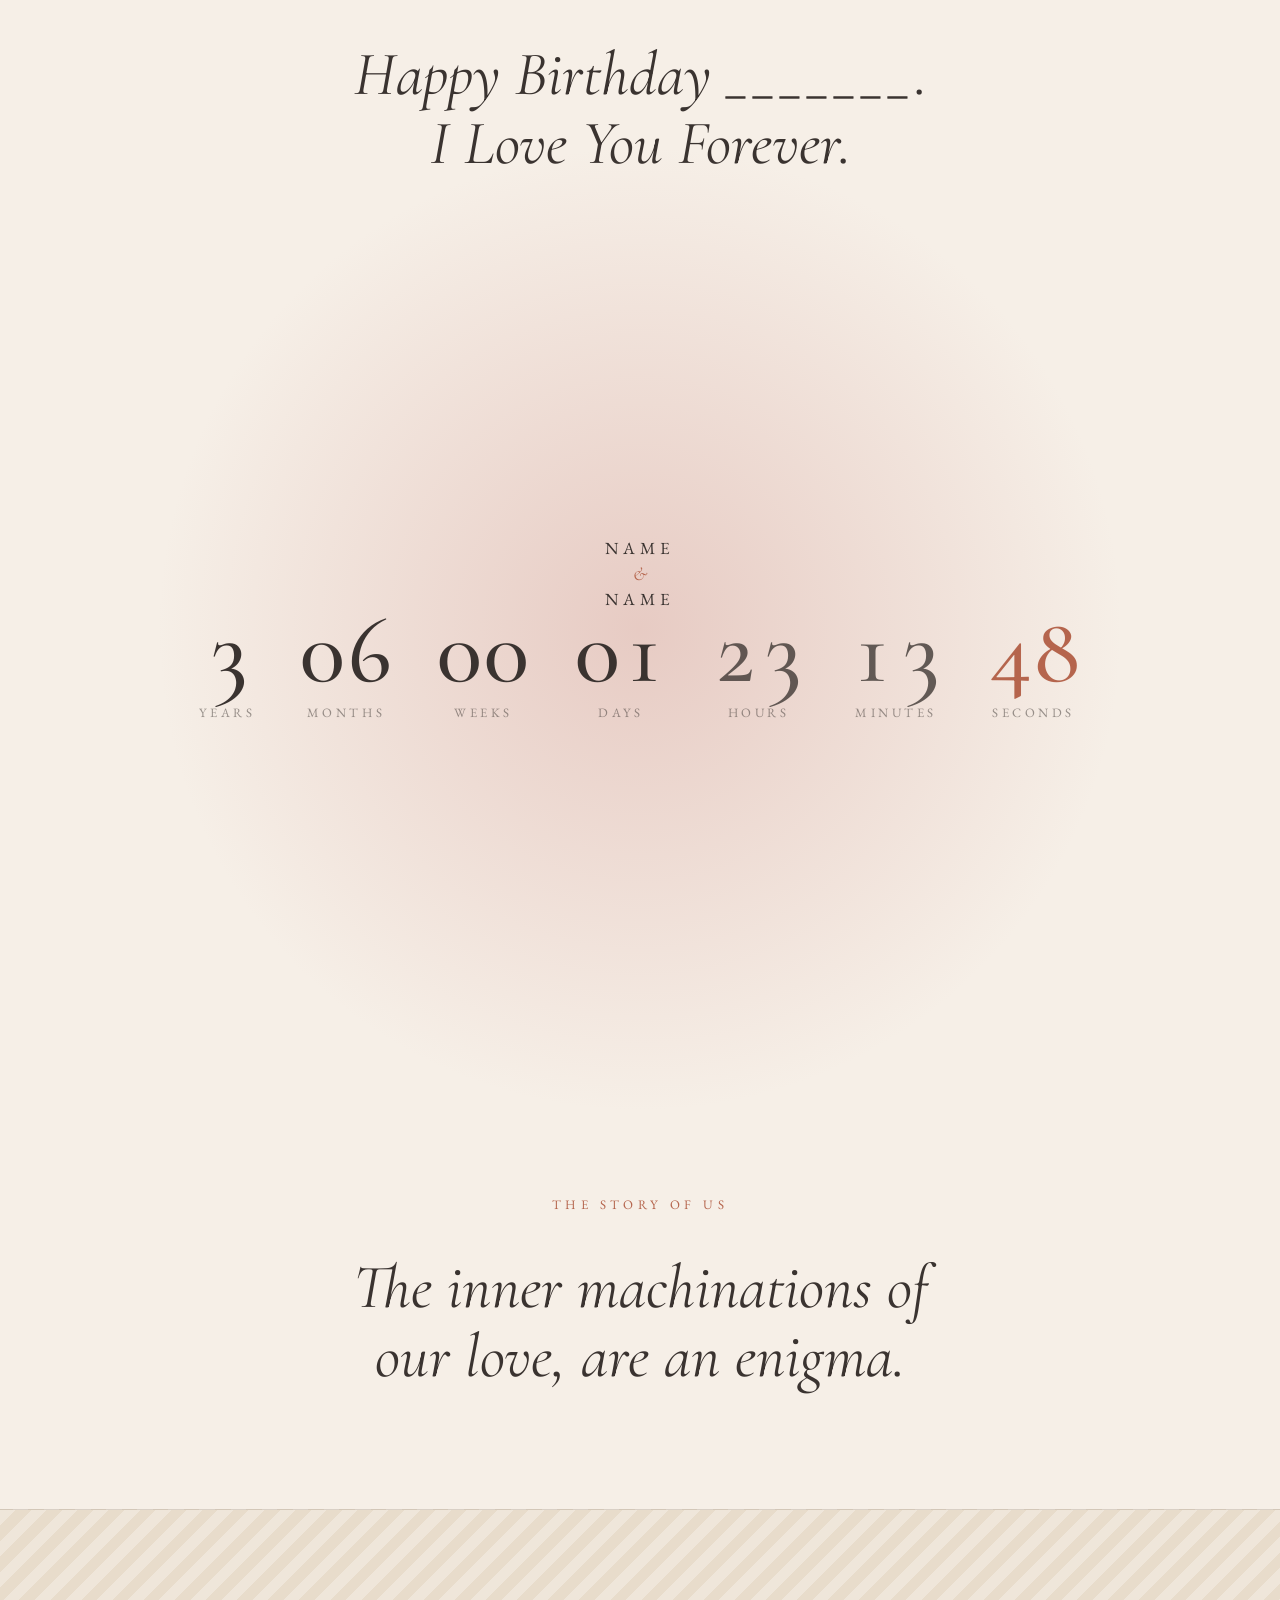
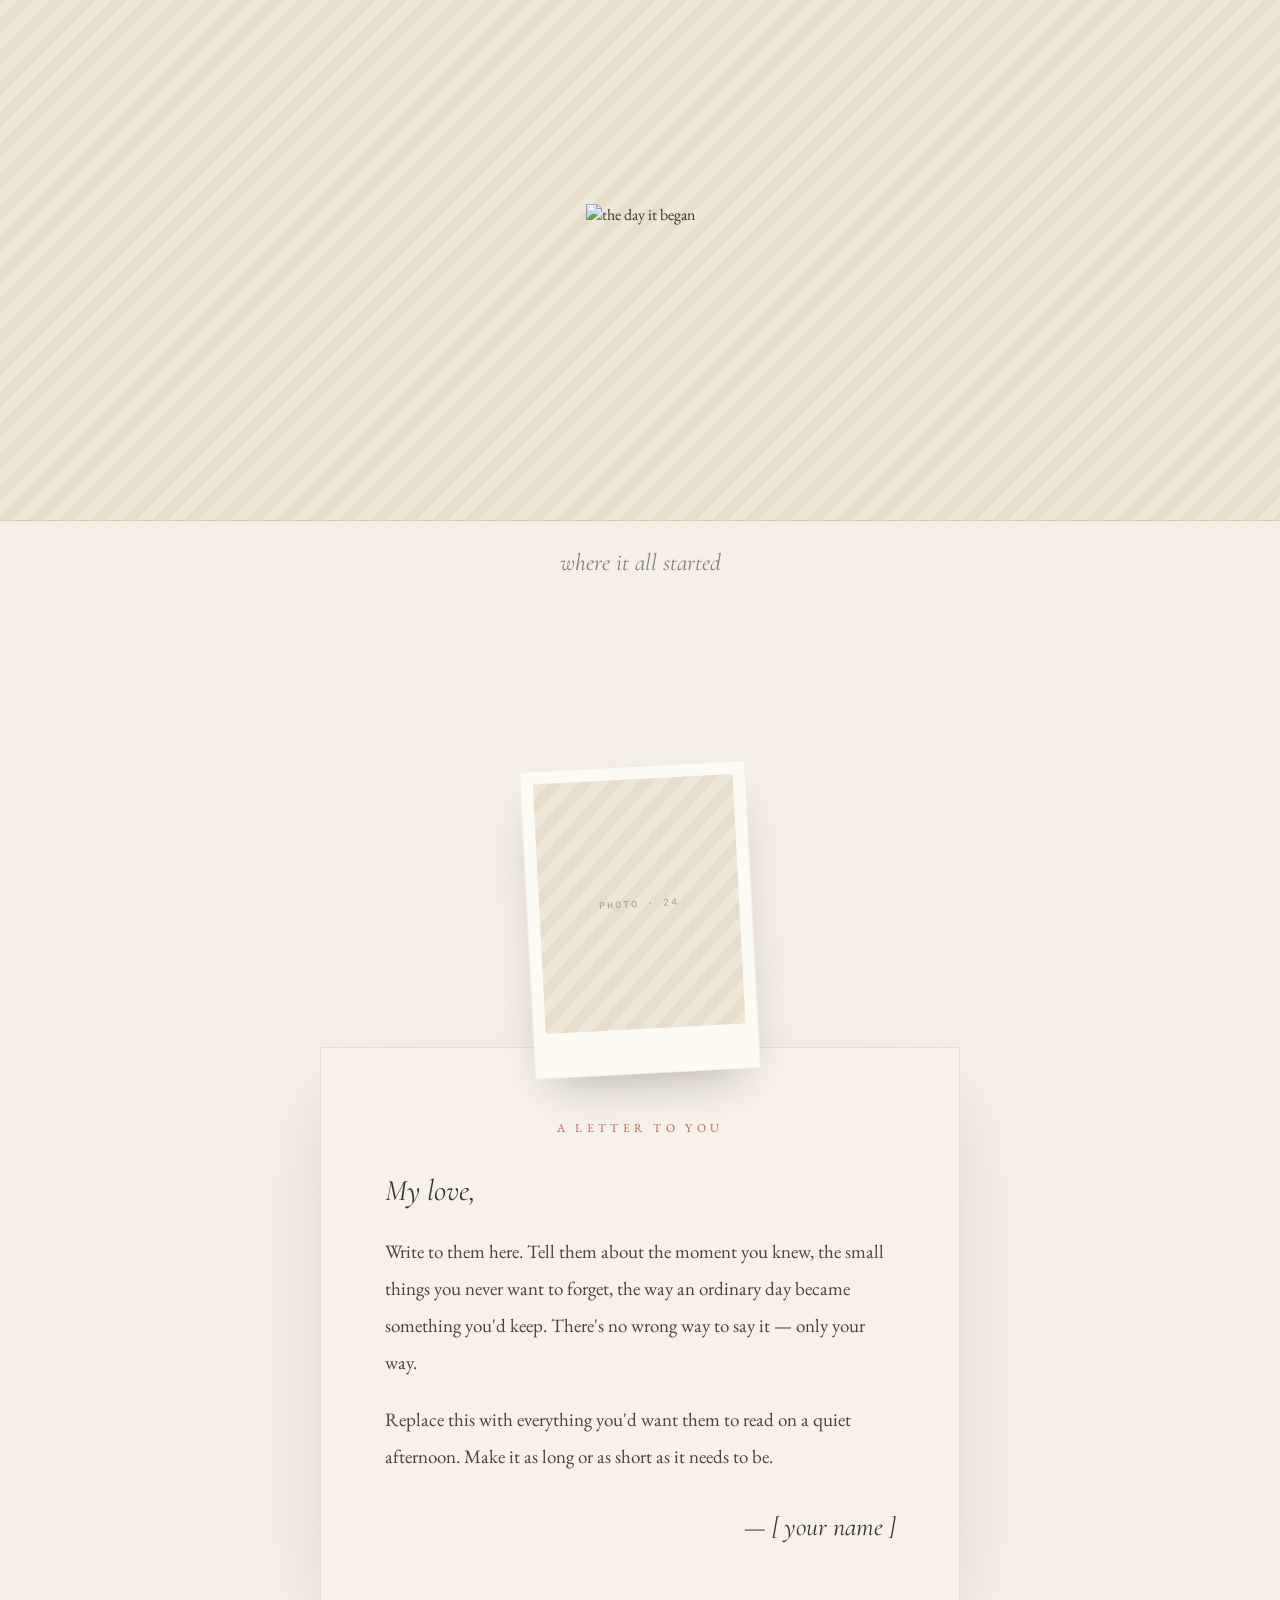
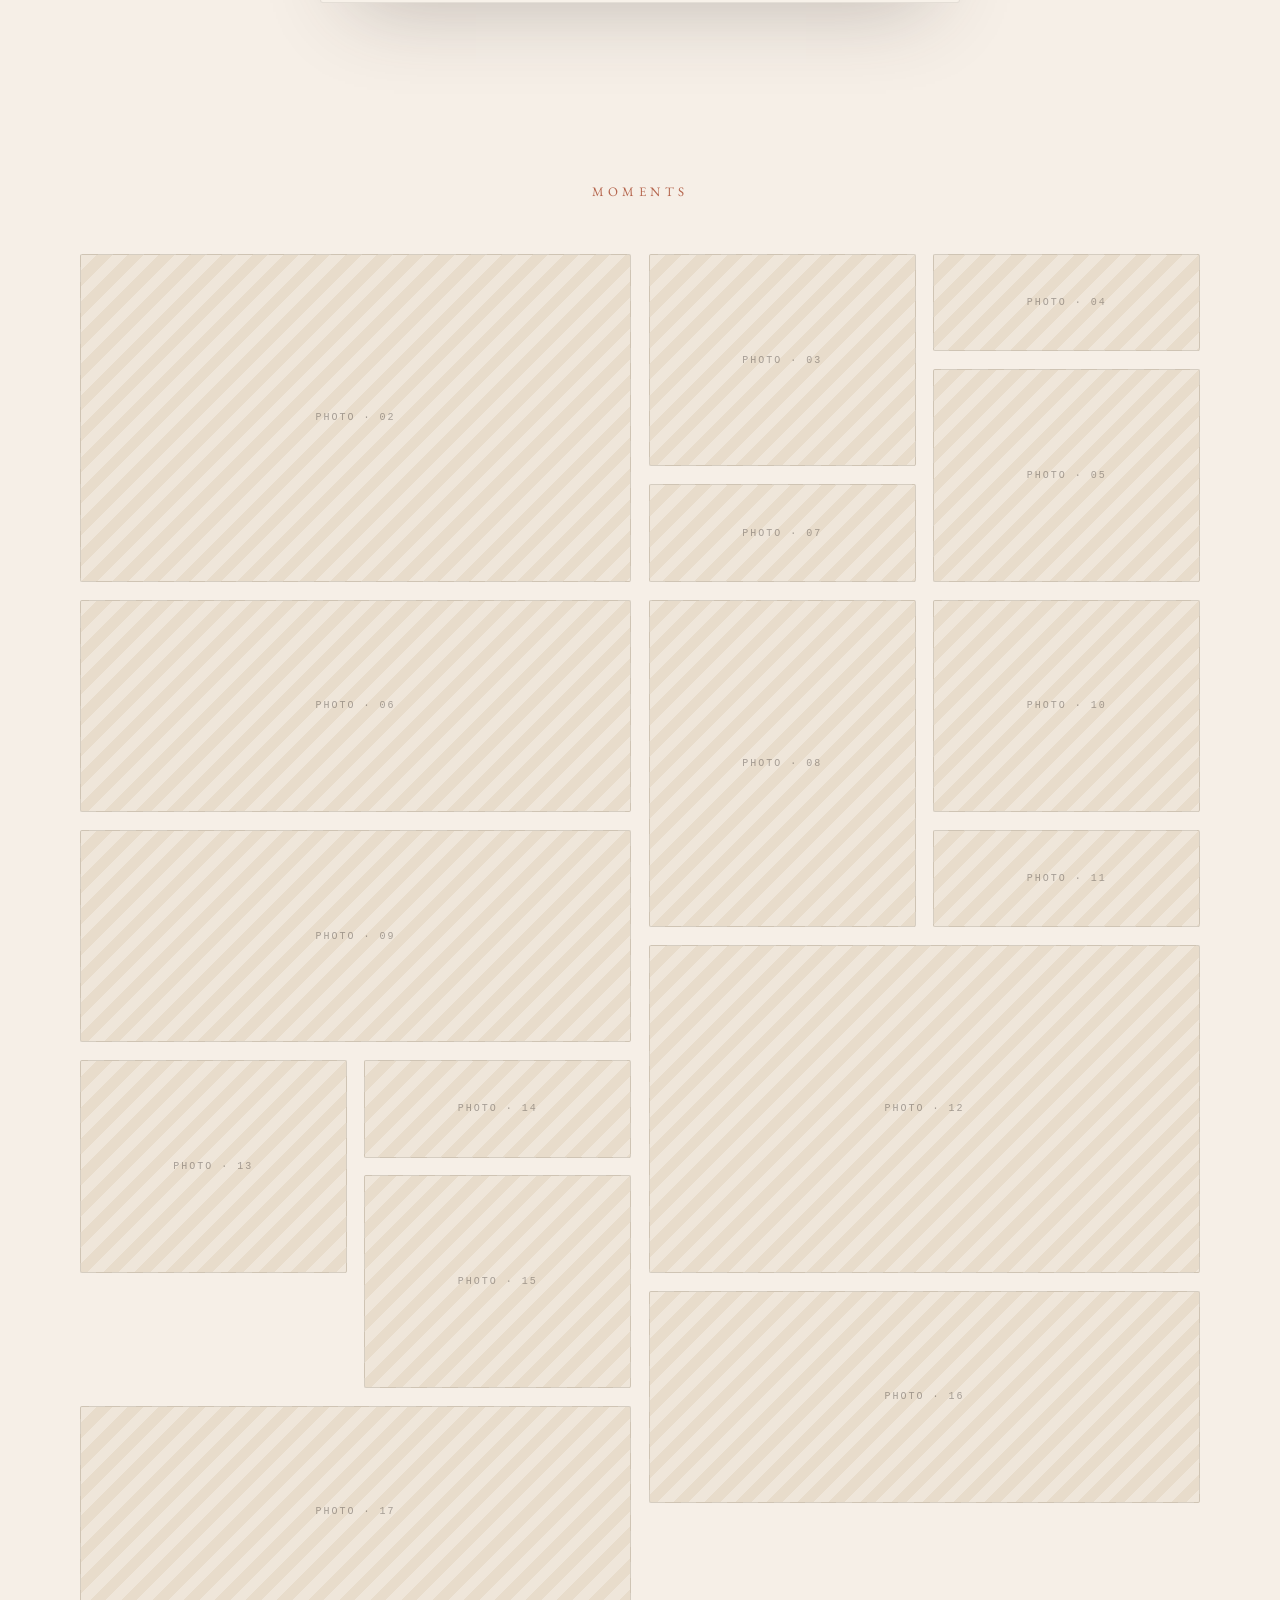
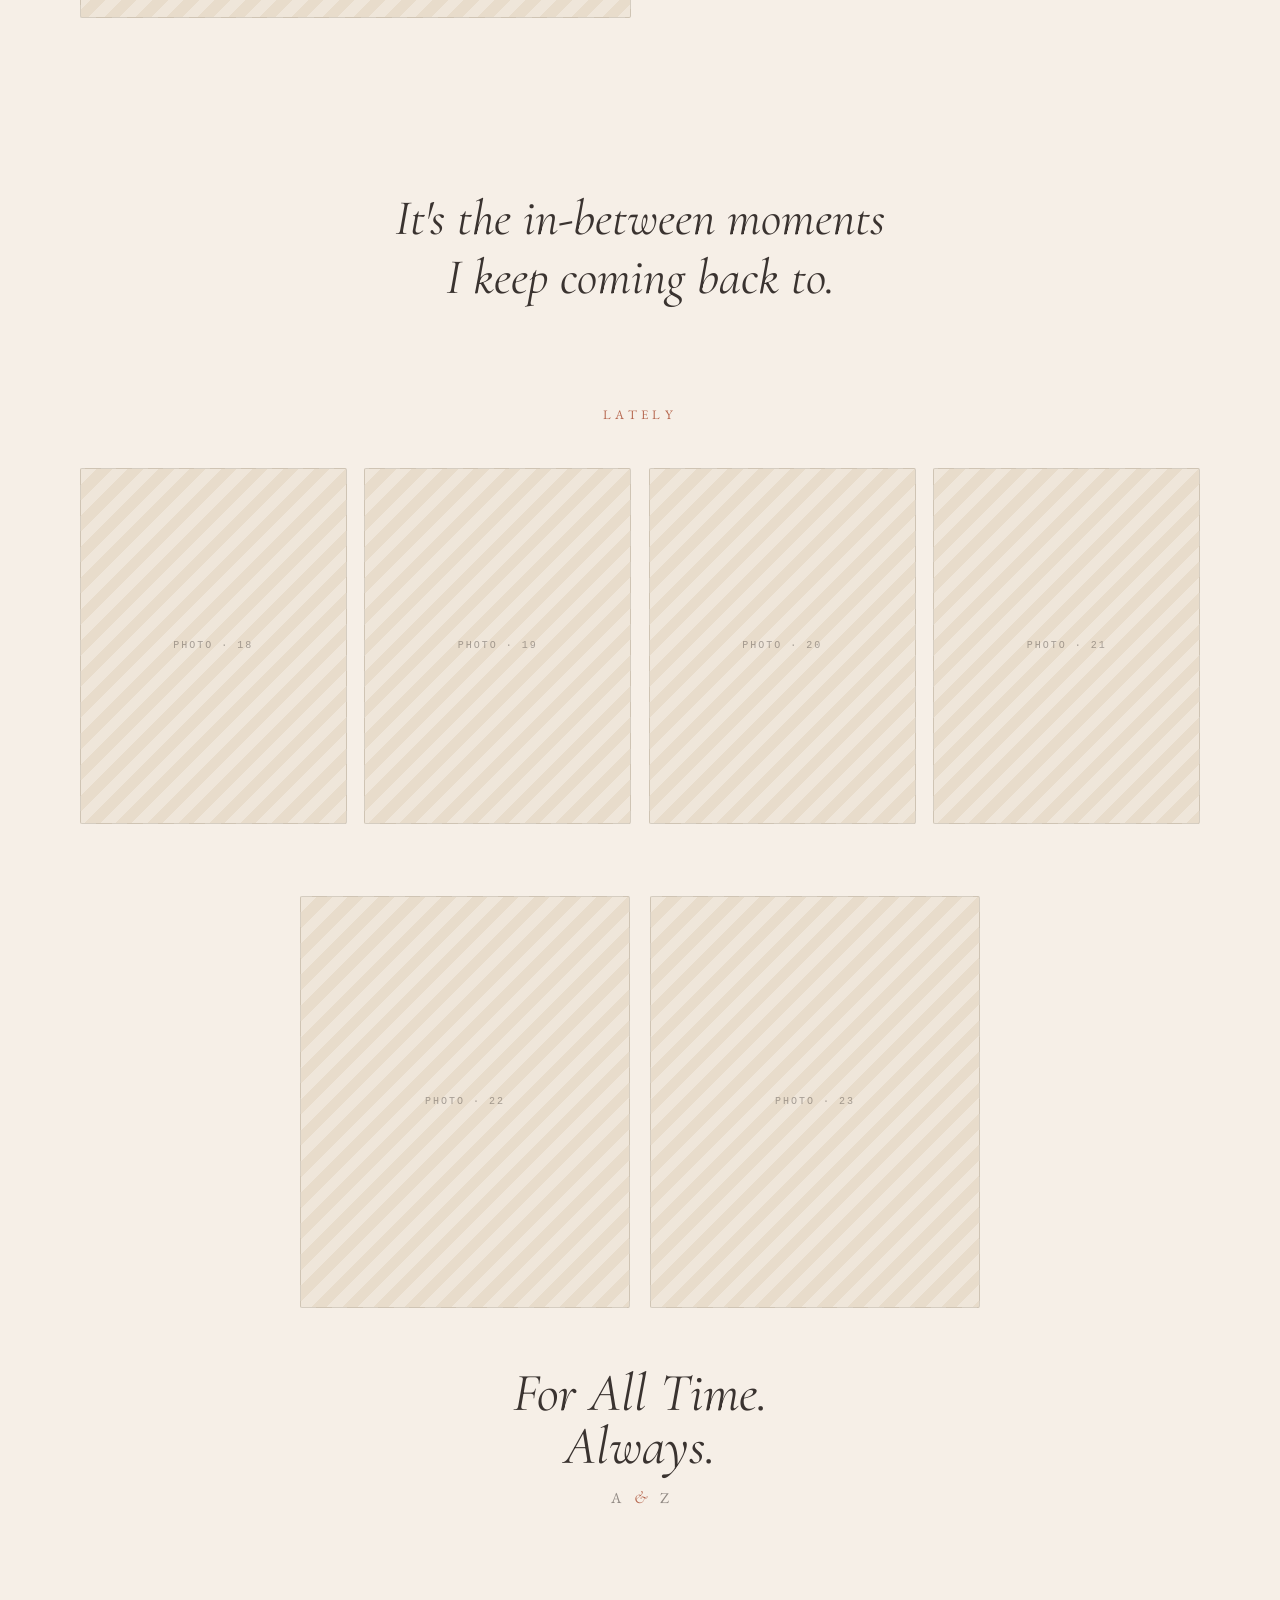
==== commit 419a0e2f: "fixed animation issue at top of page" ====
--- a/index.html
+++ b/index.html
@@ -3,14 +3,23 @@
 <head>
   <meta charset="utf-8">
   <meta name="viewport" content="width=device-width, initial-scale=1">
-  <title>Our Time</title>
+  <title>Project Leo</title>
   <link rel="preconnect" href="https://fonts.googleapis.com">
   <link rel="preconnect" href="https://fonts.gstatic.com" crossorigin>
   <link href="https://fonts.googleapis.com/css2?family=Cormorant+Garamond:ital,wght@0,400;0,500;0,600;1,400;1,500&family=EB+Garamond:ital,wght@0,400;0,500;1,400&display=swap" rel="stylesheet">
   <link rel="stylesheet" href="styles.css">
-  <script async src="script.js"></script>
+  <script defer src="script.js"></script>
 </head>
 <body>
+
+
+  <!-- ============ HAPPY BIRTHDAY ============ -->
+  <section style="padding: 40px 24px 0px 24px;">
+    <div data-reveal style="max-width:920px;margin:0 auto;text-align:center;">
+      <p class="serif" style="font-style:italic;font-weight:400;font-size:clamp(30px,5vw,62px);line-height:1.12;margin:0;color:var(--ink);text-wrap:balance;">Happy Birthday _______.</p>
+      <p class="serif" style="font-style:italic;font-weight:400;font-size:clamp(30px,5vw,62px);line-height:1.12;margin:0;color:var(--ink);text-wrap:balance;">I Love You Forever.</p>
+    </div>
+  </section>
 
   <!-- ============ HERO ============ -->
   <section class="hero">
@@ -23,6 +32,7 @@
       <span class="sans" style="font-size:clamp(13px,1.4vw,17px);letter-spacing:.30em;text-transform:uppercase;color:var(--ink);"> Name </span>
     </div>
 
+    <!-- Timer -->
     <div data-reveal class="timer" style="transition-delay:.3s;">
       <div class="unit"><span class="num" id="t-years">0</span><span class="lbl">Years</span></div>
       <div class="unit"><span class="num" id="t-months">00</span><span class="lbl">Months</span></div>
@@ -40,15 +50,16 @@
   <!-- ============ INTRO STATEMENT ============ -->
   <section style="padding:clamp(80px,13vh,170px) 24px;">
     <div data-reveal style="max-width:920px;margin:0 auto;text-align:center;">
-      <p class="eyebrow" style="margin:0 0 28px;">our story</p>
-      <p class="serif" style="font-style:italic;font-weight:400;font-size:clamp(30px,5vw,62px);line-height:1.12;margin:0;color:var(--ink);text-wrap:balance;">A love measured in seconds, days, and everything in between.</p>
+      <p class="eyebrow" style="margin:0 0 40px;">The story of us</p>
+      <p class="serif" style="font-style:italic;font-weight:400;font-size:clamp(30px,5vw,62px);line-height:1.12;margin:0;color:var(--ink);text-wrap:balance;">The inner machinations of our love, are an enigma.</p>
     </div>
   </section>
 
   <!-- ============ FEATURE FULL-BLEED ============ -->
   <section style="padding:0 0 clamp(60px,9vh,110px);">
     <div data-reveal class="photo" style="width:100%;height:clamp(360px,68vh,700px);border-radius:0;border-left:0;border-right:0;border-top:1px solid rgba(58,51,48,.12);border-bottom:1px solid rgba(58,51,48,.12);">
-      <span class="tag" style="font-size:12px;letter-spacing:.24em;">photo &middot; 01 — the day it began</span>
+      <!-- <span class="tag" style="font-size:12px;letter-spacing:.24em;">photo &middot; 01 — the day it began</span> -->
+      <img src="images/51305.jpg" alt="the day it began">
     </div>
     <p data-reveal class="serif" style="text-align:center;margin:clamp(22px,3vh,34px) auto 0;font-style:italic;font-size:clamp(17px,2vw,24px);color:rgba(58,51,48,.6);">where it all started</p>
   </section>
